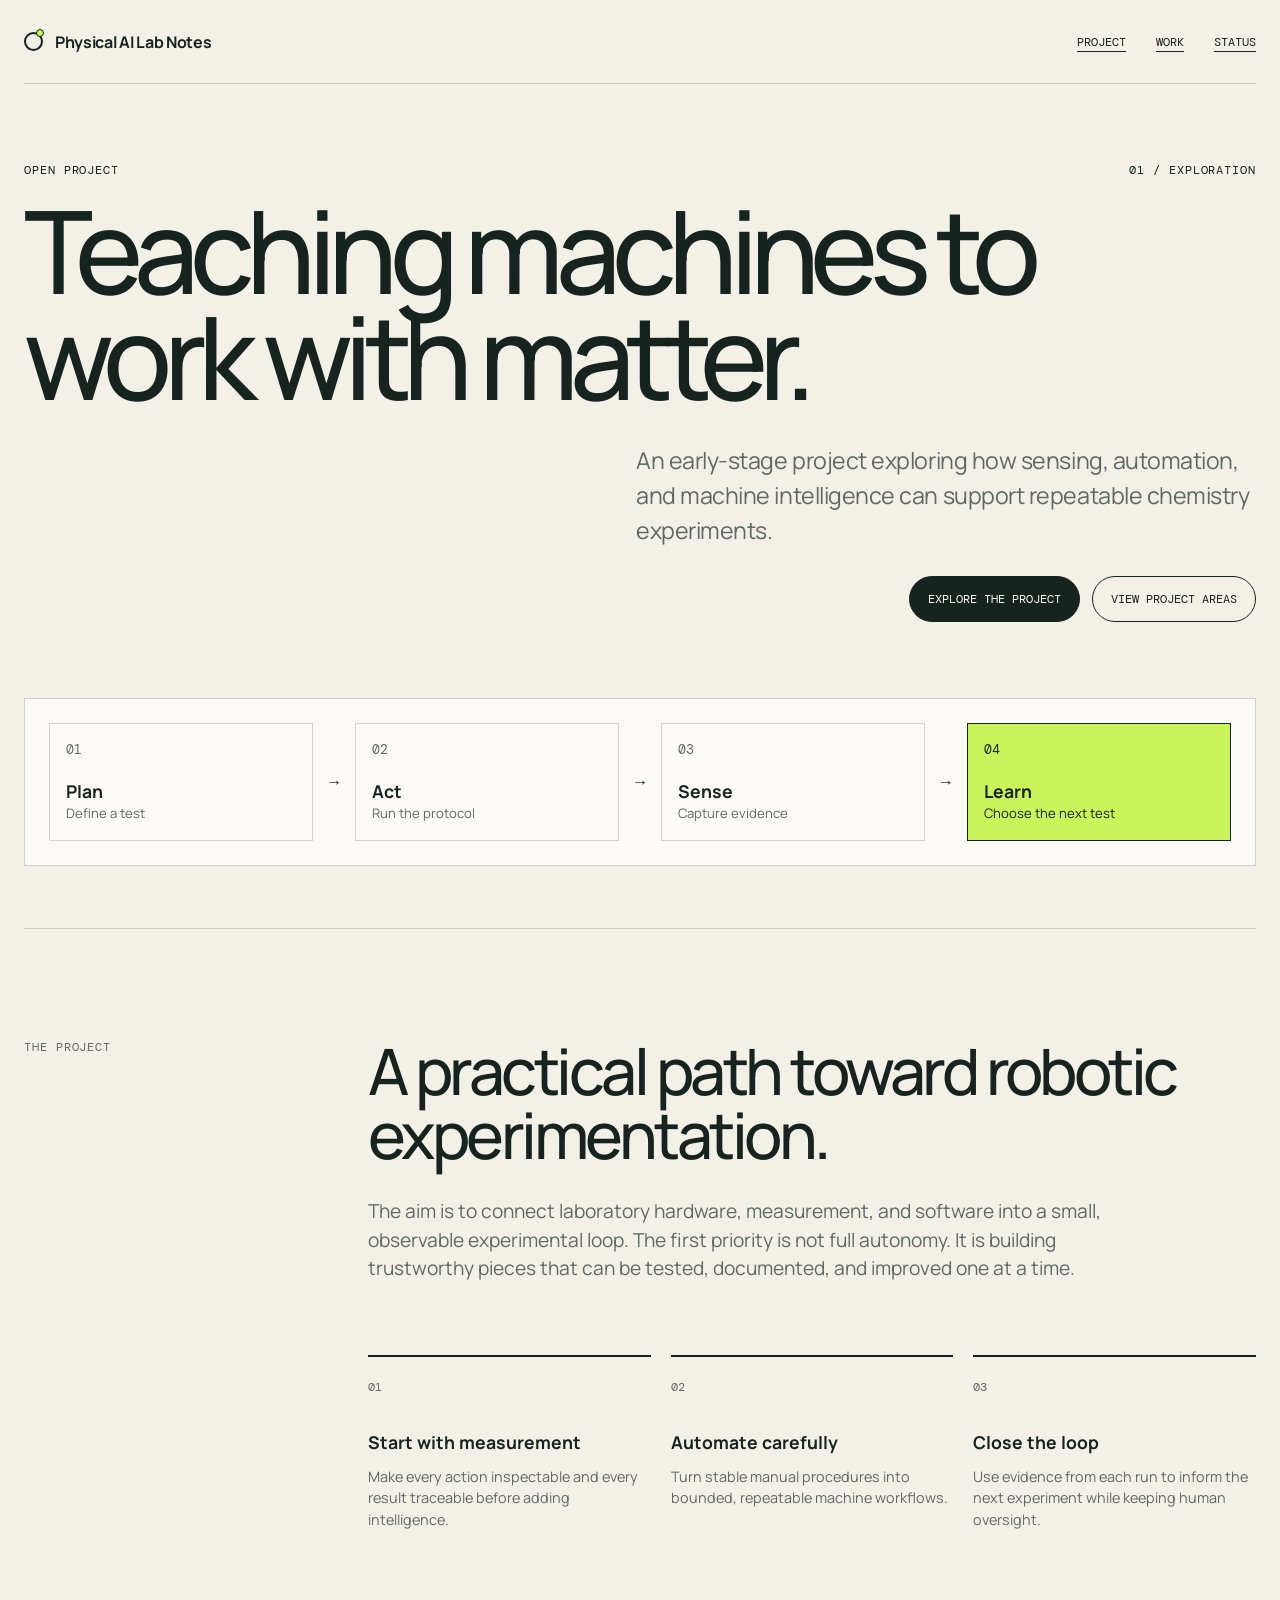
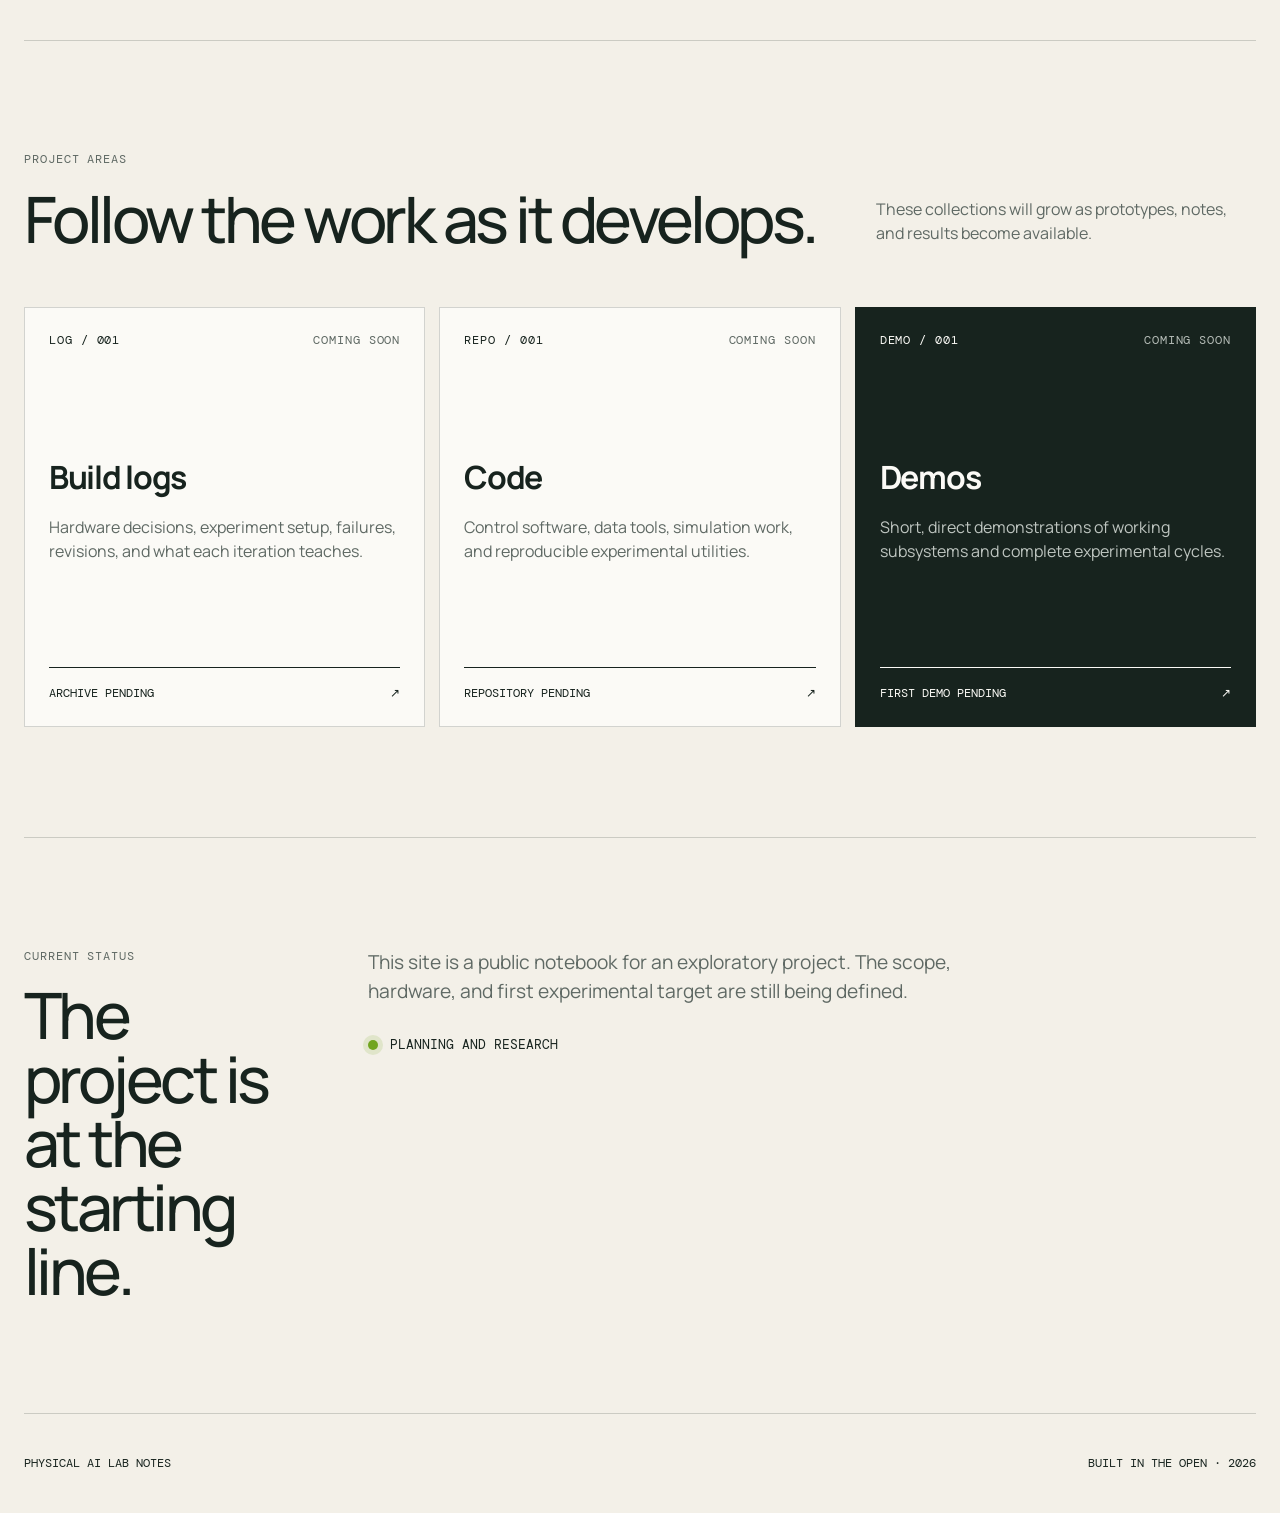
==== index.html @ d116d9bc "Launch physical AI project site" ====
<!doctype html>
<html lang="en">
  <head>
    <meta charset="utf-8" />
    <meta name="viewport" content="width=device-width, initial-scale=1" />
    <meta
      name="description"
      content="An open project exploring physical AI for robotic chemistry and experimental laboratory workflows."
    />
    <meta name="theme-color" content="#f3f0e8" />
    <title>Physical AI Lab Notes</title>
    <link rel="preconnect" href="https://fonts.googleapis.com" />
    <link rel="preconnect" href="https://fonts.gstatic.com" crossorigin />
    <link
      href="https://fonts.googleapis.com/css2?family=DM+Mono:wght@300;400;500&family=Manrope:wght@400;500;600;700&display=swap"
      rel="stylesheet"
    />
    <link rel="stylesheet" href="styles.css" />
  </head>
  <body>
    <header class="site-header">
      <a class="brand" href="#top" aria-label="Physical AI Lab Notes home">
        <span class="brand-mark" aria-hidden="true"></span>
        <span>Physical AI Lab Notes</span>
      </a>
      <nav aria-label="Primary navigation">
        <a href="#project">Project</a>
        <a href="#work">Work</a>
        <a href="#status">Status</a>
      </nav>
    </header>

    <main id="top">
      <section class="hero" aria-labelledby="hero-title">
        <div class="eyebrow"><span>OPEN PROJECT</span><span>01 / EXPLORATION</span></div>
        <h1 id="hero-title">Teaching machines to work with matter.</h1>
        <p class="hero-copy">
          An early-stage project exploring how sensing, automation, and machine
          intelligence can support repeatable chemistry experiments.
        </p>
        <div class="hero-actions">
          <a class="button button-primary" href="#project">Explore the project</a>
          <a class="button button-secondary" href="#work">View project areas</a>
        </div>

        <div class="system-map" aria-label="Concept diagram showing the project feedback loop">
          <div class="map-node"><small>01</small><strong>Plan</strong><span>Define a test</span></div>
          <div class="map-arrow" aria-hidden="true">→</div>
          <div class="map-node"><small>02</small><strong>Act</strong><span>Run the protocol</span></div>
          <div class="map-arrow" aria-hidden="true">→</div>
          <div class="map-node"><small>03</small><strong>Sense</strong><span>Capture evidence</span></div>
          <div class="map-arrow" aria-hidden="true">→</div>
          <div class="map-node map-node-accent"><small>04</small><strong>Learn</strong><span>Choose the next test</span></div>
        </div>
      </section>

      <section class="project-section" id="project" aria-labelledby="project-title">
        <div class="section-label">The project</div>
        <div class="section-content">
          <h2 id="project-title">A practical path toward robotic experimentation.</h2>
          <p class="lead">
            The aim is to connect laboratory hardware, measurement, and software
            into a small, observable experimental loop. The first priority is not
            full autonomy. It is building trustworthy pieces that can be tested,
            documented, and improved one at a time.
          </p>

          <div class="principles">
            <article>
              <span class="number">01</span>
              <h3>Start with measurement</h3>
              <p>Make every action inspectable and every result traceable before adding intelligence.</p>
            </article>
            <article>
              <span class="number">02</span>
              <h3>Automate carefully</h3>
              <p>Turn stable manual procedures into bounded, repeatable machine workflows.</p>
            </article>
            <article>
              <span class="number">03</span>
              <h3>Close the loop</h3>
              <p>Use evidence from each run to inform the next experiment while keeping human oversight.</p>
            </article>
          </div>
        </div>
      </section>

      <section class="work-section" id="work" aria-labelledby="work-title">
        <div class="section-heading">
          <div>
            <div class="section-label">Project areas</div>
            <h2 id="work-title">Follow the work as it develops.</h2>
          </div>
          <p>These collections will grow as prototypes, notes, and results become available.</p>
        </div>

        <div class="project-grid">
          <article class="project-card">
            <div class="card-meta"><span>LOG / 001</span><span class="status">COMING SOON</span></div>
            <div>
              <h3>Build logs</h3>
              <p>Hardware decisions, experiment setup, failures, revisions, and what each iteration teaches.</p>
            </div>
            <span class="card-link" aria-label="Build logs coming soon">Archive pending <span>↗</span></span>
          </article>

          <article class="project-card">
            <div class="card-meta"><span>REPO / 001</span><span class="status">COMING SOON</span></div>
            <div>
              <h3>Code</h3>
              <p>Control software, data tools, simulation work, and reproducible experimental utilities.</p>
            </div>
            <span class="card-link" aria-label="Code repository coming soon">Repository pending <span>↗</span></span>
          </article>

          <article class="project-card project-card-dark">
            <div class="card-meta"><span>DEMO / 001</span><span class="status status-light">COMING SOON</span></div>
            <div>
              <h3>Demos</h3>
              <p>Short, direct demonstrations of working subsystems and complete experimental cycles.</p>
            </div>
            <span class="card-link" aria-label="Project demos coming soon">First demo pending <span>↗</span></span>
          </article>
        </div>
      </section>

      <section class="status-section" id="status" aria-labelledby="status-title">
        <div>
          <div class="section-label">Current status</div>
          <h2 id="status-title">The project is at the starting line.</h2>
        </div>
        <div class="status-copy">
          <p>
            This site is a public notebook for an exploratory project. The scope,
            hardware, and first experimental target are still being defined.
          </p>
          <div class="status-row">
            <span class="pulse" aria-hidden="true"></span>
            <span>Planning and research</span>
          </div>
        </div>
      </section>
    </main>

    <footer>
      <span>Physical AI Lab Notes</span>
      <span>Built in the open · <span id="year">2026</span></span>
    </footer>
    <script>
      document.getElementById("year").textContent = new Date().getFullYear();
    </script>
  </body>
</html>
---- styles.css ----
:root {
  --paper: #f3f0e8;
  --ink: #17231e;
  --muted: #5f6964;
  --line: rgba(23, 35, 30, 0.18);
  --lime: #c9f45a;
  --white: #fbfaf6;
  --sans: "Manrope", system-ui, -apple-system, BlinkMacSystemFont, "Segoe UI", sans-serif;
  --mono: "DM Mono", ui-monospace, SFMono-Regular, Menlo, monospace;
}

* { box-sizing: border-box; }

html { scroll-behavior: smooth; }

body {
  margin: 0;
  background: var(--paper);
  color: var(--ink);
  font-family: var(--sans);
  line-height: 1.5;
}

a { color: inherit; }

.site-header,
main,
footer {
  width: min(1240px, calc(100% - 48px));
  margin-inline: auto;
}

.site-header {
  min-height: 84px;
  display: flex;
  align-items: center;
  justify-content: space-between;
  border-bottom: 1px solid var(--line);
}

.brand {
  display: inline-flex;
  align-items: center;
  gap: 12px;
  font-weight: 700;
  text-decoration: none;
  letter-spacing: -0.02em;
}

.brand-mark {
  width: 19px;
  height: 19px;
  border: 2px solid var(--ink);
  border-radius: 50%;
  position: relative;
}

.brand-mark::after {
  content: "";
  position: absolute;
  width: 6px;
  height: 6px;
  background: var(--lime);
  border: 1px solid var(--ink);
  border-radius: 50%;
  top: -5px;
  right: -3px;
}

nav { display: flex; gap: 30px; }
nav a {
  font-family: var(--mono);
  font-size: 0.75rem;
  text-transform: uppercase;
  text-underline-offset: 5px;
  text-decoration-thickness: 1px;
}

.hero { padding: 78px 0 62px; }
.eyebrow,
.card-meta,
.section-label {
  font-family: var(--mono);
  font-size: 0.72rem;
  letter-spacing: 0.08em;
  text-transform: uppercase;
}

.eyebrow {
  display: flex;
  justify-content: space-between;
  padding-bottom: 18px;
}

h1 {
  max-width: 1060px;
  margin: 0;
  font-size: clamp(3.8rem, 9vw, 8.4rem);
  line-height: 0.92;
  letter-spacing: -0.075em;
  font-weight: 500;
}

.hero-copy {
  max-width: 620px;
  margin: 34px 0 0 auto;
  font-size: clamp(1.1rem, 2vw, 1.45rem);
  color: var(--muted);
  letter-spacing: -0.02em;
}

.hero-actions {
  display: flex;
  justify-content: flex-end;
  flex-wrap: wrap;
  gap: 12px;
  margin-top: 28px;
}

.button {
  padding: 13px 18px;
  border: 1px solid var(--ink);
  border-radius: 999px;
  font-family: var(--mono);
  font-size: 0.76rem;
  text-decoration: none;
  text-transform: uppercase;
  transition: transform 160ms ease, background 160ms ease;
}
.button:hover { transform: translateY(-2px); }
.button-primary { background: var(--ink); color: var(--white); }
.button-secondary { background: transparent; }

.system-map {
  display: grid;
  grid-template-columns: 1fr auto 1fr auto 1fr auto 1fr;
  align-items: center;
  gap: 16px;
  margin-top: 76px;
  padding: 24px;
  background: var(--white);
  border: 1px solid var(--line);
}
.map-node { min-height: 118px; padding: 16px; border: 1px solid var(--line); display: flex; flex-direction: column; }
.map-node small { font-family: var(--mono); color: var(--muted); }
.map-node strong { margin-top: auto; font-size: 1.1rem; }
.map-node span { color: var(--muted); font-size: 0.82rem; }
.map-node-accent { background: var(--lime); border-color: var(--ink); }
.map-node-accent span, .map-node-accent small { color: var(--ink); }
.map-arrow { font-family: var(--mono); }

.project-section,
.status-section {
  display: grid;
  grid-template-columns: 1fr 3fr;
  gap: 48px;
  padding: 110px 0;
  border-top: 1px solid var(--line);
}

.section-label { color: var(--muted); }
h2 {
  margin: 0;
  max-width: 820px;
  font-size: clamp(2.25rem, 5vw, 4.7rem);
  line-height: 1;
  letter-spacing: -0.055em;
  font-weight: 500;
}
.lead { max-width: 780px; font-size: 1.2rem; color: var(--muted); margin: 30px 0 0; }

.principles {
  display: grid;
  grid-template-columns: repeat(3, 1fr);
  gap: 20px;
  margin-top: 72px;
}
.principles article { padding-top: 16px; border-top: 2px solid var(--ink); }
.number { font-family: var(--mono); font-size: 0.72rem; color: var(--muted); }
.principles h3 { margin: 32px 0 10px; font-size: 1.1rem; }
.principles p { margin: 0; color: var(--muted); font-size: 0.9rem; }

.work-section { padding: 110px 0; border-top: 1px solid var(--line); }
.section-heading { display: flex; align-items: end; justify-content: space-between; gap: 40px; }
.section-heading h2 { margin-top: 18px; }
.section-heading > p { max-width: 380px; margin: 0 0 6px; color: var(--muted); }

.project-grid { display: grid; grid-template-columns: repeat(3, 1fr); gap: 14px; margin-top: 56px; }
.project-card {
  min-height: 420px;
  padding: 24px;
  border: 1px solid var(--line);
  background: var(--white);
  display: flex;
  flex-direction: column;
  justify-content: space-between;
}
.project-card-dark { background: var(--ink); color: var(--white); }
.card-meta { display: flex; justify-content: space-between; gap: 12px; }
.status { color: var(--muted); }
.status-light { color: #b5bcb7; }
.project-card h3 { margin: 0 0 14px; font-size: 2rem; letter-spacing: -0.04em; }
.project-card p { margin: 0; color: var(--muted); }
.project-card-dark p { color: #bec5c0; }
.card-link { display: flex; justify-content: space-between; padding-top: 16px; border-top: 1px solid currentColor; font-family: var(--mono); font-size: 0.75rem; text-transform: uppercase; }

.status-section { align-items: start; }
.status-section h2 { margin-top: 18px; }
.status-copy { max-width: 660px; }
.status-copy > p { margin: 0; font-size: 1.2rem; color: var(--muted); }
.status-row { display: flex; align-items: center; gap: 12px; margin-top: 30px; font-family: var(--mono); font-size: 0.8rem; text-transform: uppercase; }
.pulse { width: 10px; height: 10px; border-radius: 50%; background: #71a51f; box-shadow: 0 0 0 5px rgba(113, 165, 31, 0.15); }

footer {
  min-height: 100px;
  border-top: 1px solid var(--line);
  display: flex;
  justify-content: space-between;
  align-items: center;
  font-family: var(--mono);
  font-size: 0.72rem;
  text-transform: uppercase;
}

:focus-visible { outline: 3px solid #6a970f; outline-offset: 4px; }

@media (max-width: 800px) {
  .site-header, main, footer { width: min(100% - 28px, 1240px); }
  .site-header { min-height: 72px; }
  nav { gap: 15px; }
  nav a { font-size: 0.65rem; }
  .brand span:last-child { display: none; }
  .hero { padding-top: 48px; }
  h1 { font-size: clamp(3.2rem, 16vw, 5.5rem); }
  .hero-copy { margin-left: 0; }
  .hero-actions { justify-content: flex-start; }
  .system-map { grid-template-columns: 1fr; }
  .map-arrow { transform: rotate(90deg); justify-self: center; }
  .project-section, .status-section { grid-template-columns: 1fr; padding: 76px 0; }
  .principles, .project-grid { grid-template-columns: 1fr; }
  .principles { margin-top: 48px; }
  .project-card { min-height: 330px; }
  .section-heading { align-items: start; flex-direction: column; }
}

@media (prefers-reduced-motion: reduce) {
  html { scroll-behavior: auto; }
  *, *::before, *::after { transition-duration: 0.01ms !important; }
}
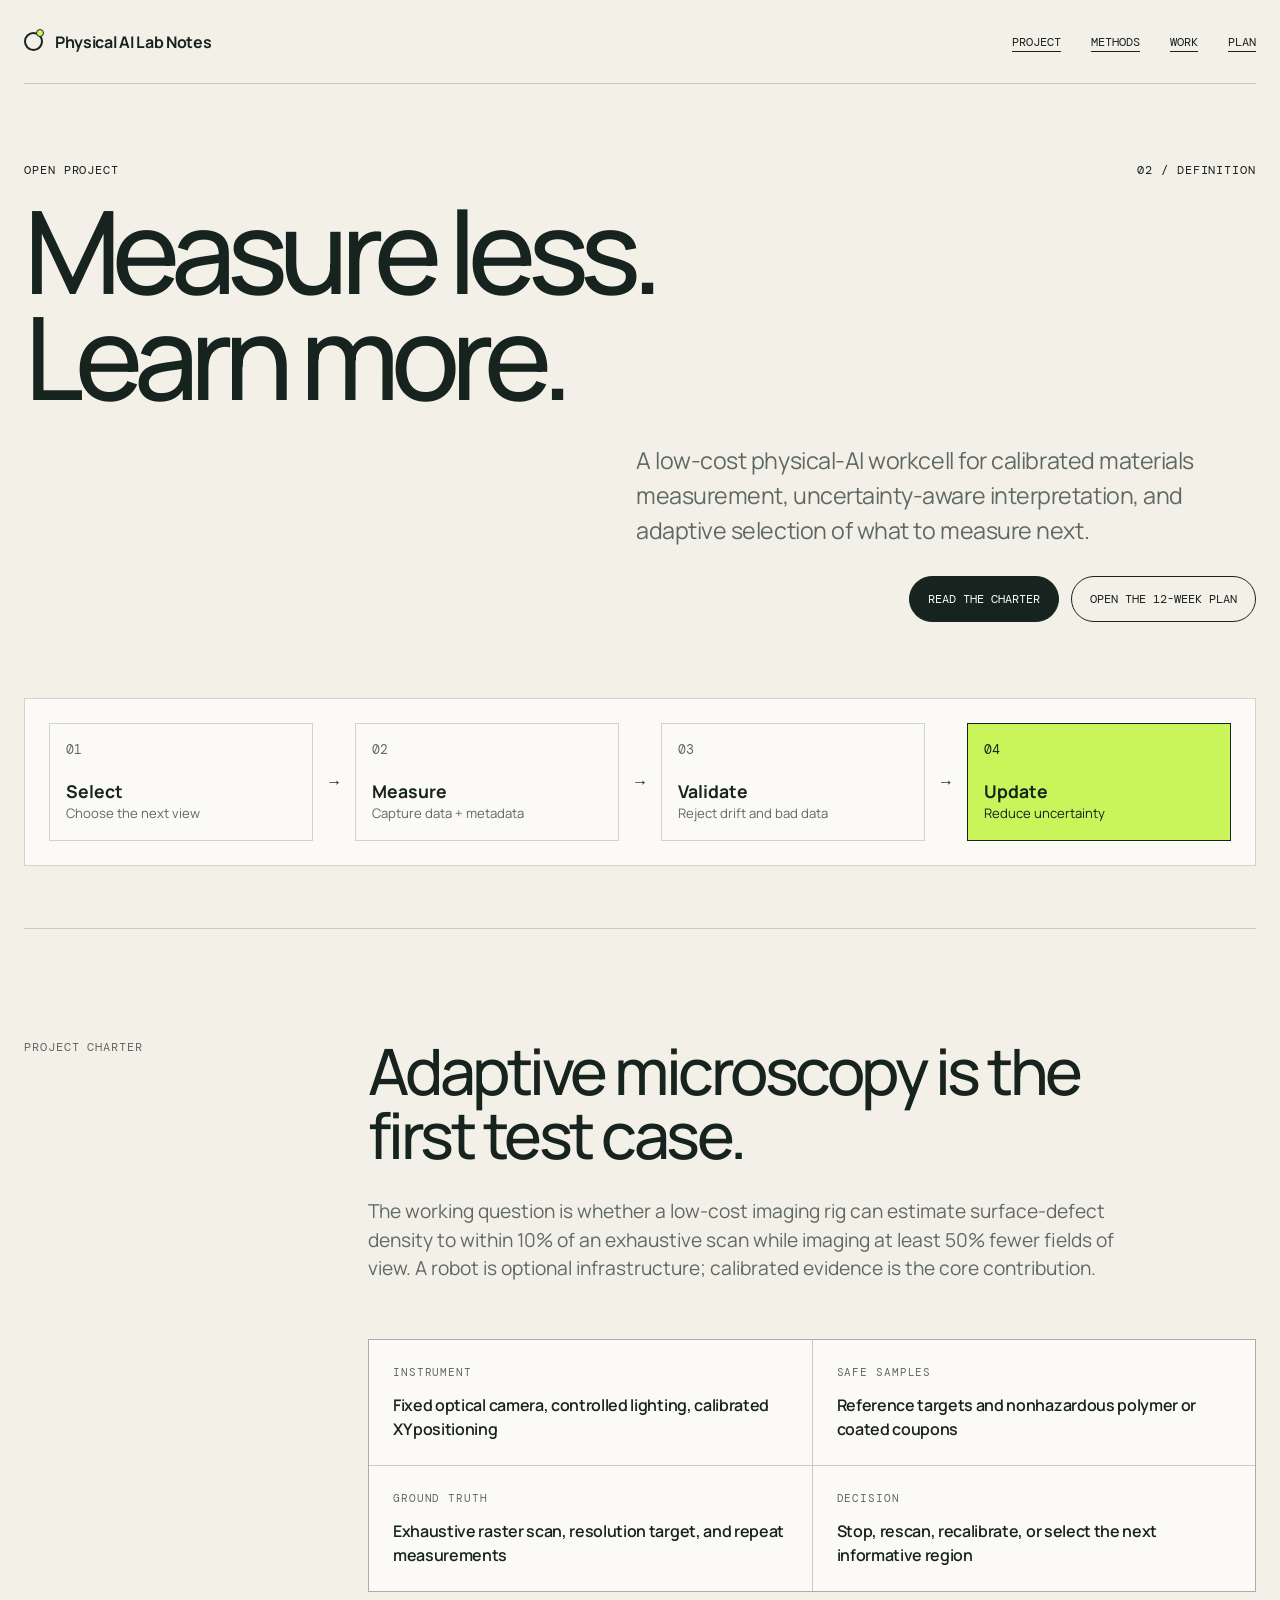
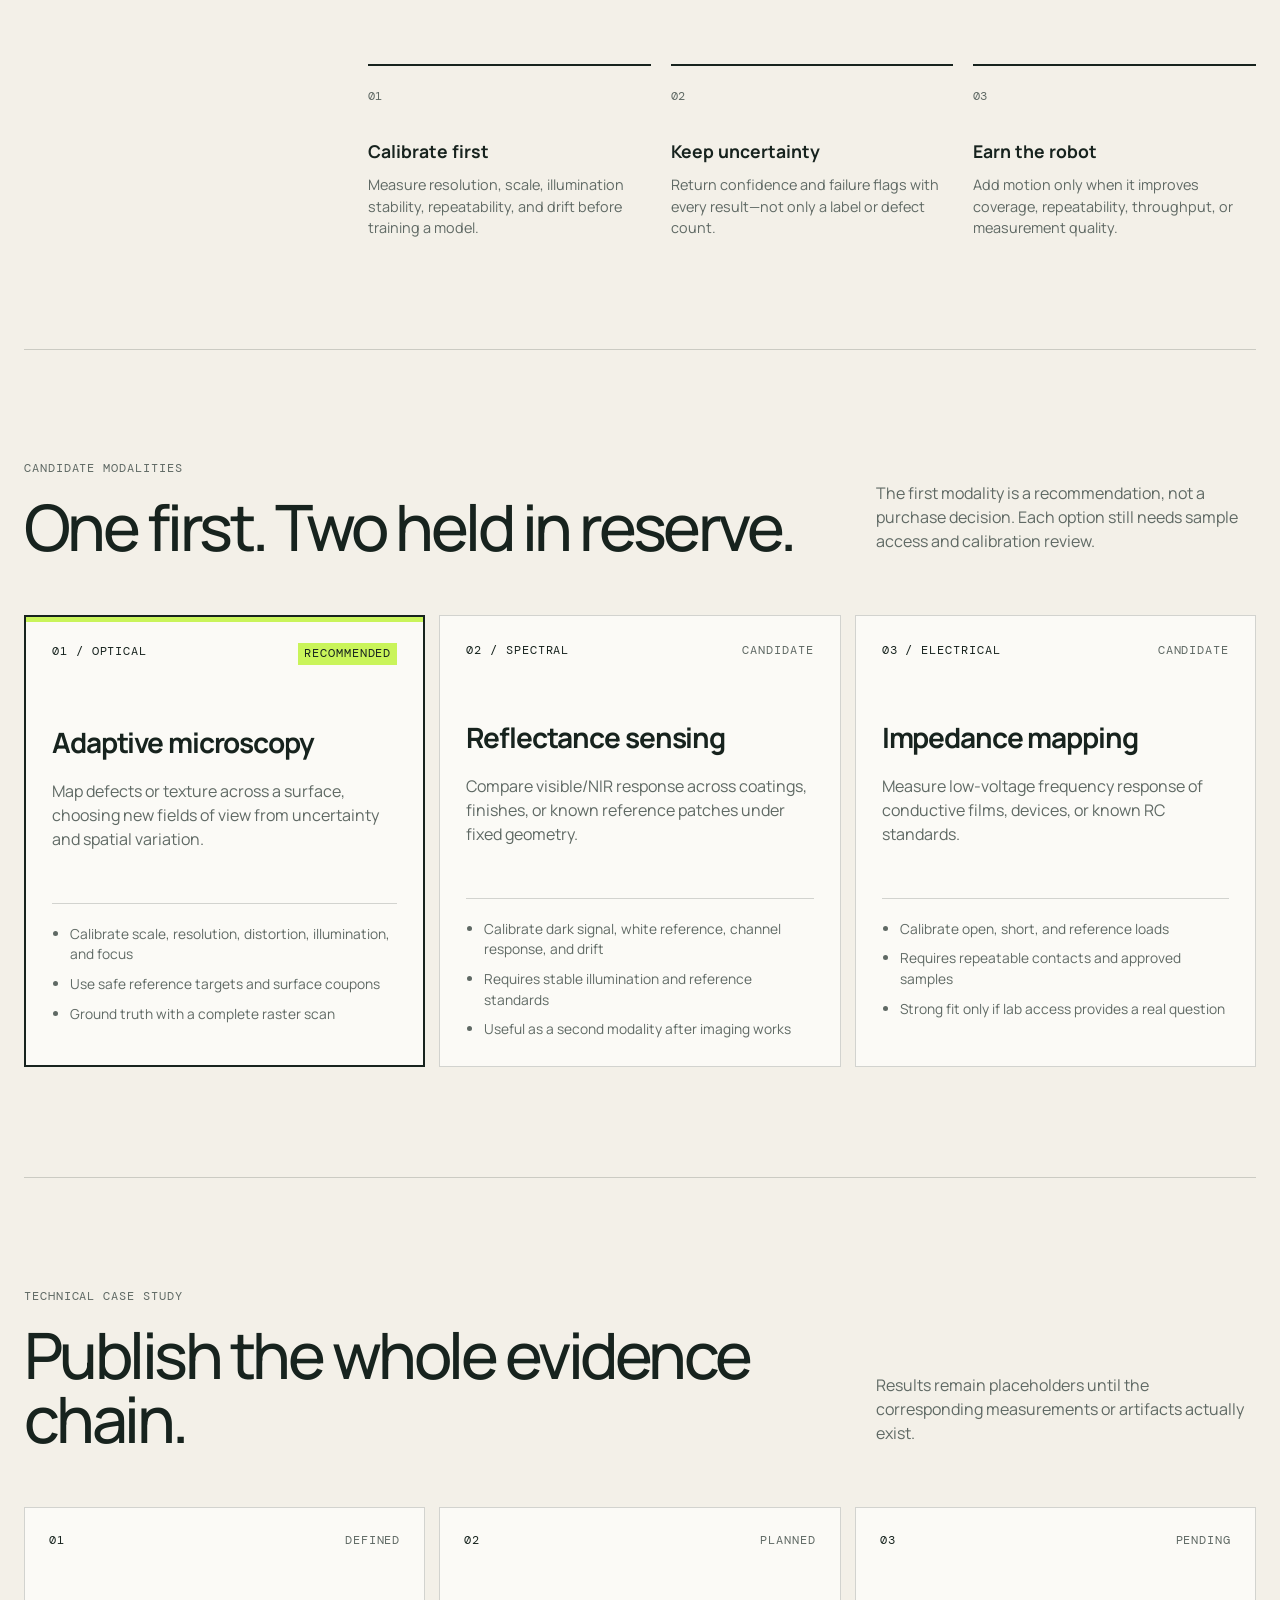
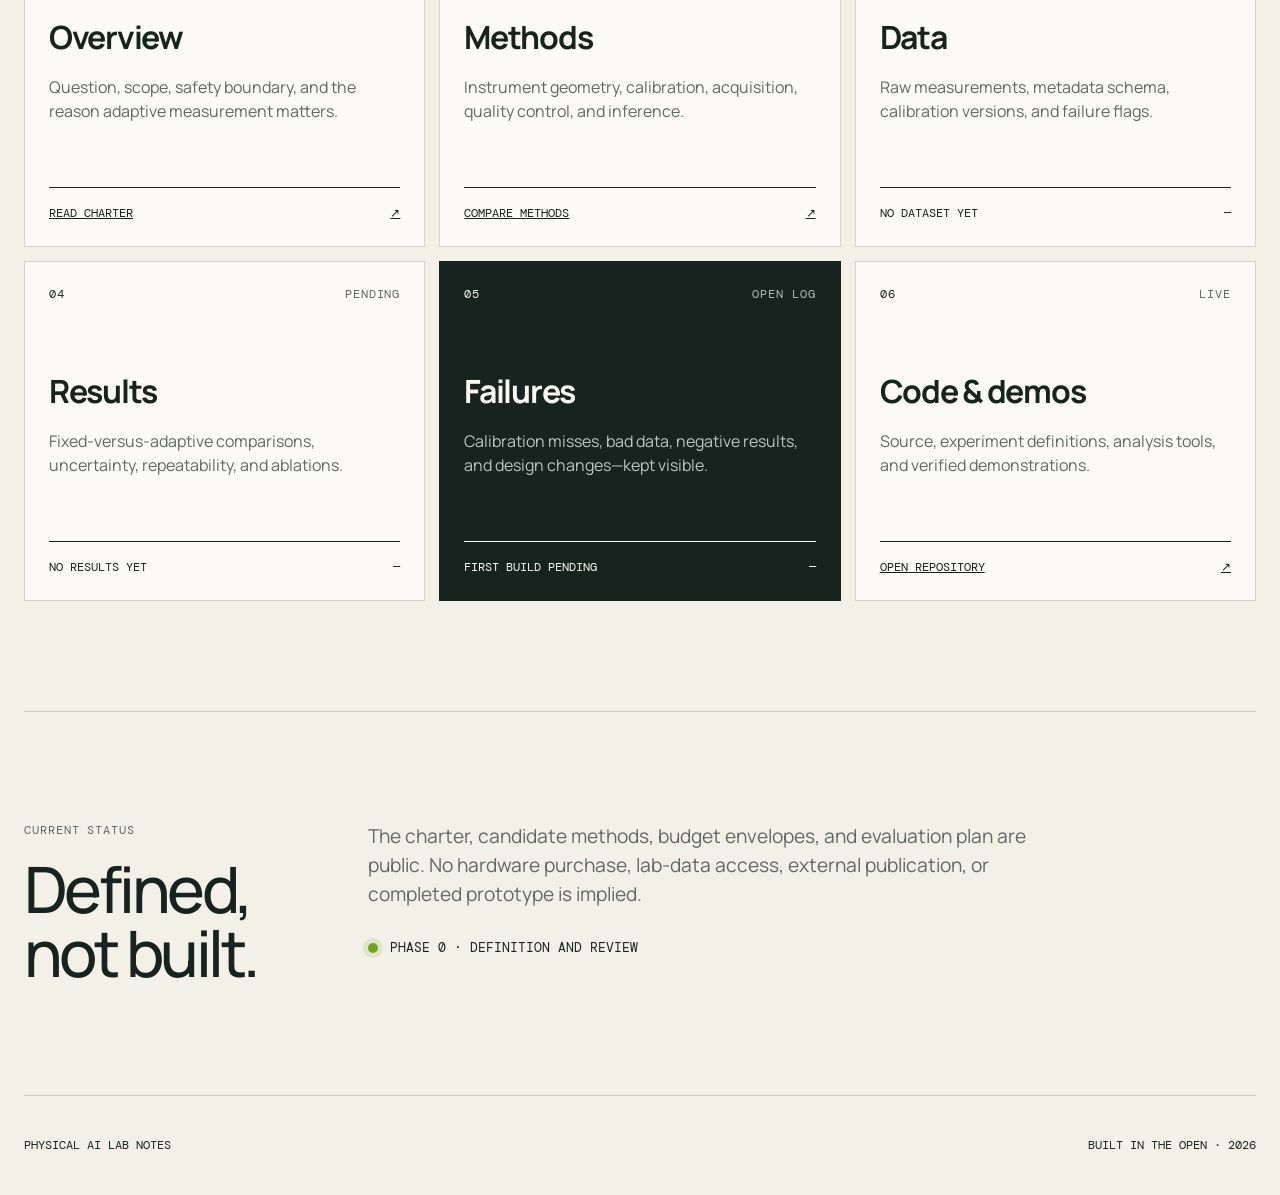
==== commit 8e55907f: "Refocus site on adaptive characterization" ====
--- a/index.html
+++ b/index.html
@@ -3,151 +3,80 @@
   <head>
     <meta charset="utf-8" />
     <meta name="viewport" content="width=device-width, initial-scale=1" />
-    <meta
-      name="description"
-      content="An open project exploring physical AI for robotic chemistry and experimental laboratory workflows."
-    />
+    <meta name="description" content="An open project exploring adaptive, uncertainty-aware materials characterization with low-cost instrumentation." />
     <meta name="theme-color" content="#f3f0e8" />
-    <title>Physical AI Lab Notes</title>
+    <title>Physical AI Lab Notes — Adaptive Materials Characterization</title>
     <link rel="preconnect" href="https://fonts.googleapis.com" />
     <link rel="preconnect" href="https://fonts.gstatic.com" crossorigin />
-    <link
-      href="https://fonts.googleapis.com/css2?family=DM+Mono:wght@300;400;500&family=Manrope:wght@400;500;600;700&display=swap"
-      rel="stylesheet"
-    />
+    <link href="https://fonts.googleapis.com/css2?family=DM+Mono:wght@300;400;500&family=Manrope:wght@400;500;600;700&display=swap" rel="stylesheet" />
     <link rel="stylesheet" href="styles.css" />
   </head>
   <body>
     <header class="site-header">
-      <a class="brand" href="#top" aria-label="Physical AI Lab Notes home">
-        <span class="brand-mark" aria-hidden="true"></span>
-        <span>Physical AI Lab Notes</span>
-      </a>
-      <nav aria-label="Primary navigation">
-        <a href="#project">Project</a>
-        <a href="#work">Work</a>
-        <a href="#status">Status</a>
-      </nav>
+      <a class="brand" href="#top" aria-label="Physical AI Lab Notes home"><span class="brand-mark" aria-hidden="true"></span><span>Physical AI Lab Notes</span></a>
+      <nav aria-label="Primary navigation"><a href="#project">Project</a><a href="#methods">Methods</a><a href="#work">Work</a><a href="plan.html">Plan</a></nav>
     </header>
 
     <main id="top">
       <section class="hero" aria-labelledby="hero-title">
-        <div class="eyebrow"><span>OPEN PROJECT</span><span>01 / EXPLORATION</span></div>
-        <h1 id="hero-title">Teaching machines to work with matter.</h1>
-        <p class="hero-copy">
-          An early-stage project exploring how sensing, automation, and machine
-          intelligence can support repeatable chemistry experiments.
-        </p>
-        <div class="hero-actions">
-          <a class="button button-primary" href="#project">Explore the project</a>
-          <a class="button button-secondary" href="#work">View project areas</a>
-        </div>
-
-        <div class="system-map" aria-label="Concept diagram showing the project feedback loop">
-          <div class="map-node"><small>01</small><strong>Plan</strong><span>Define a test</span></div>
-          <div class="map-arrow" aria-hidden="true">→</div>
-          <div class="map-node"><small>02</small><strong>Act</strong><span>Run the protocol</span></div>
-          <div class="map-arrow" aria-hidden="true">→</div>
-          <div class="map-node"><small>03</small><strong>Sense</strong><span>Capture evidence</span></div>
-          <div class="map-arrow" aria-hidden="true">→</div>
-          <div class="map-node map-node-accent"><small>04</small><strong>Learn</strong><span>Choose the next test</span></div>
+        <div class="eyebrow"><span>OPEN PROJECT</span><span>02 / DEFINITION</span></div>
+        <h1 id="hero-title">Measure less.<br />Learn more.</h1>
+        <p class="hero-copy">A low-cost physical-AI workcell for calibrated materials measurement, uncertainty-aware interpretation, and adaptive selection of what to measure next.</p>
+        <div class="hero-actions"><a class="button button-primary" href="#project">Read the charter</a><a class="button button-secondary" href="plan.html">Open the 12-week plan</a></div>
+        <div class="system-map" aria-label="Concept diagram showing the adaptive measurement loop">
+          <div class="map-node"><small>01</small><strong>Select</strong><span>Choose the next view</span></div><div class="map-arrow" aria-hidden="true">→</div>
+          <div class="map-node"><small>02</small><strong>Measure</strong><span>Capture data + metadata</span></div><div class="map-arrow" aria-hidden="true">→</div>
+          <div class="map-node"><small>03</small><strong>Validate</strong><span>Reject drift and bad data</span></div><div class="map-arrow" aria-hidden="true">→</div>
+          <div class="map-node map-node-accent"><small>04</small><strong>Update</strong><span>Reduce uncertainty</span></div>
         </div>
       </section>
 
       <section class="project-section" id="project" aria-labelledby="project-title">
-        <div class="section-label">The project</div>
+        <div class="section-label">Project charter</div>
         <div class="section-content">
-          <h2 id="project-title">A practical path toward robotic experimentation.</h2>
-          <p class="lead">
-            The aim is to connect laboratory hardware, measurement, and software
-            into a small, observable experimental loop. The first priority is not
-            full autonomy. It is building trustworthy pieces that can be tested,
-            documented, and improved one at a time.
-          </p>
-
+          <h2 id="project-title">Adaptive microscopy is the first test case.</h2>
+          <p class="lead">The working question is whether a low-cost imaging rig can estimate surface-defect density to within 10% of an exhaustive scan while imaging at least 50% fewer fields of view. A robot is optional infrastructure; calibrated evidence is the core contribution.</p>
+          <dl class="charter-grid">
+            <div><dt>Instrument</dt><dd>Fixed optical camera, controlled lighting, calibrated XY positioning</dd></div>
+            <div><dt>Safe samples</dt><dd>Reference targets and nonhazardous polymer or coated coupons</dd></div>
+            <div><dt>Ground truth</dt><dd>Exhaustive raster scan, resolution target, and repeat measurements</dd></div>
+            <div><dt>Decision</dt><dd>Stop, rescan, recalibrate, or select the next informative region</dd></div>
+          </dl>
           <div class="principles">
-            <article>
-              <span class="number">01</span>
-              <h3>Start with measurement</h3>
-              <p>Make every action inspectable and every result traceable before adding intelligence.</p>
-            </article>
-            <article>
-              <span class="number">02</span>
-              <h3>Automate carefully</h3>
-              <p>Turn stable manual procedures into bounded, repeatable machine workflows.</p>
-            </article>
-            <article>
-              <span class="number">03</span>
-              <h3>Close the loop</h3>
-              <p>Use evidence from each run to inform the next experiment while keeping human oversight.</p>
-            </article>
+            <article><span class="number">01</span><h3>Calibrate first</h3><p>Measure resolution, scale, illumination stability, repeatability, and drift before training a model.</p></article>
+            <article><span class="number">02</span><h3>Keep uncertainty</h3><p>Return confidence and failure flags with every result—not only a label or defect count.</p></article>
+            <article><span class="number">03</span><h3>Earn the robot</h3><p>Add motion only when it improves coverage, repeatability, throughput, or measurement quality.</p></article>
           </div>
         </div>
       </section>
 
+      <section class="work-section" id="methods" aria-labelledby="methods-title">
+        <div class="section-heading"><div><div class="section-label">Candidate modalities</div><h2 id="methods-title">One first. Two held in reserve.</h2></div><p>The first modality is a recommendation, not a purchase decision. Each option still needs sample access and calibration review.</p></div>
+        <div class="method-grid">
+          <article class="method-card method-card-selected"><div class="card-meta"><span>01 / OPTICAL</span><span class="status status-selected">RECOMMENDED</span></div><h3>Adaptive microscopy</h3><p>Map defects or texture across a surface, choosing new fields of view from uncertainty and spatial variation.</p><ul><li>Calibrate scale, resolution, distortion, illumination, and focus</li><li>Use safe reference targets and surface coupons</li><li>Ground truth with a complete raster scan</li></ul></article>
+          <article class="method-card"><div class="card-meta"><span>02 / SPECTRAL</span><span class="status">CANDIDATE</span></div><h3>Reflectance sensing</h3><p>Compare visible/NIR response across coatings, finishes, or known reference patches under fixed geometry.</p><ul><li>Calibrate dark signal, white reference, channel response, and drift</li><li>Requires stable illumination and reference standards</li><li>Useful as a second modality after imaging works</li></ul></article>
+          <article class="method-card"><div class="card-meta"><span>03 / ELECTRICAL</span><span class="status">CANDIDATE</span></div><h3>Impedance mapping</h3><p>Measure low-voltage frequency response of conductive films, devices, or known RC standards.</p><ul><li>Calibrate open, short, and reference loads</li><li>Requires repeatable contacts and approved samples</li><li>Strong fit only if lab access provides a real question</li></ul></article>
+        </div>
+      </section>
+
       <section class="work-section" id="work" aria-labelledby="work-title">
-        <div class="section-heading">
-          <div>
-            <div class="section-label">Project areas</div>
-            <h2 id="work-title">Follow the work as it develops.</h2>
-          </div>
-          <p>These collections will grow as prototypes, notes, and results become available.</p>
-        </div>
-
-        <div class="project-grid">
-          <article class="project-card">
-            <div class="card-meta"><span>LOG / 001</span><span class="status">COMING SOON</span></div>
-            <div>
-              <h3>Build logs</h3>
-              <p>Hardware decisions, experiment setup, failures, revisions, and what each iteration teaches.</p>
-            </div>
-            <span class="card-link" aria-label="Build logs coming soon">Archive pending <span>↗</span></span>
-          </article>
-
-          <article class="project-card">
-            <div class="card-meta"><span>REPO / 001</span><span class="status">COMING SOON</span></div>
-            <div>
-              <h3>Code</h3>
-              <p>Control software, data tools, simulation work, and reproducible experimental utilities.</p>
-            </div>
-            <span class="card-link" aria-label="Code repository coming soon">Repository pending <span>↗</span></span>
-          </article>
-
-          <article class="project-card project-card-dark">
-            <div class="card-meta"><span>DEMO / 001</span><span class="status status-light">COMING SOON</span></div>
-            <div>
-              <h3>Demos</h3>
-              <p>Short, direct demonstrations of working subsystems and complete experimental cycles.</p>
-            </div>
-            <span class="card-link" aria-label="Project demos coming soon">First demo pending <span>↗</span></span>
-          </article>
+        <div class="section-heading"><div><div class="section-label">Technical case study</div><h2 id="work-title">Publish the whole evidence chain.</h2></div><p>Results remain placeholders until the corresponding measurements or artifacts actually exist.</p></div>
+        <div class="project-grid project-grid-six">
+          <article class="project-card"><div class="card-meta"><span>01</span><span class="status">DEFINED</span></div><div><h3>Overview</h3><p>Question, scope, safety boundary, and the reason adaptive measurement matters.</p></div><a class="card-link" href="plan.html#charter">Read charter <span>↗</span></a></article>
+          <article class="project-card"><div class="card-meta"><span>02</span><span class="status">PLANNED</span></div><div><h3>Methods</h3><p>Instrument geometry, calibration, acquisition, quality control, and inference.</p></div><a class="card-link" href="plan.html#modalities">Compare methods <span>↗</span></a></article>
+          <article class="project-card"><div class="card-meta"><span>03</span><span class="status">PENDING</span></div><div><h3>Data</h3><p>Raw measurements, metadata schema, calibration versions, and failure flags.</p></div><span class="card-link" aria-label="Data coming later">No dataset yet <span>—</span></span></article>
+          <article class="project-card"><div class="card-meta"><span>04</span><span class="status">PENDING</span></div><div><h3>Results</h3><p>Fixed-versus-adaptive comparisons, uncertainty, repeatability, and ablations.</p></div><span class="card-link" aria-label="Results coming later">No results yet <span>—</span></span></article>
+          <article class="project-card project-card-dark"><div class="card-meta"><span>05</span><span class="status status-light">OPEN LOG</span></div><div><h3>Failures</h3><p>Calibration misses, bad data, negative results, and design changes—kept visible.</p></div><span class="card-link" aria-label="Failure log coming later">First build pending <span>—</span></span></article>
+          <article class="project-card"><div class="card-meta"><span>06</span><span class="status">LIVE</span></div><div><h3>Code & demos</h3><p>Source, experiment definitions, analysis tools, and verified demonstrations.</p></div><a class="card-link" href="https://github.com/willsuan/physical-ai-lab">Open repository <span>↗</span></a></article>
         </div>
       </section>
 
       <section class="status-section" id="status" aria-labelledby="status-title">
-        <div>
-          <div class="section-label">Current status</div>
-          <h2 id="status-title">The project is at the starting line.</h2>
-        </div>
-        <div class="status-copy">
-          <p>
-            This site is a public notebook for an exploratory project. The scope,
-            hardware, and first experimental target are still being defined.
-          </p>
-          <div class="status-row">
-            <span class="pulse" aria-hidden="true"></span>
-            <span>Planning and research</span>
-          </div>
-        </div>
+        <div><div class="section-label">Current status</div><h2 id="status-title">Defined, not built.</h2></div>
+        <div class="status-copy"><p>The charter, candidate methods, budget envelopes, and evaluation plan are public. No hardware purchase, lab-data access, external publication, or completed prototype is implied.</p><div class="status-row"><span class="pulse" aria-hidden="true"></span><span>Phase 0 · Definition and review</span></div></div>
       </section>
     </main>
-
-    <footer>
-      <span>Physical AI Lab Notes</span>
-      <span>Built in the open · <span id="year">2026</span></span>
-    </footer>
-    <script>
-      document.getElementById("year").textContent = new Date().getFullYear();
-    </script>
+    <footer><span>Physical AI Lab Notes</span><span>Built in the open · <span id="year">2026</span></span></footer>
+    <script>document.getElementById("year").textContent = new Date().getFullYear();</script>
   </body>
 </html>
--- a/styles.css
+++ b/styles.css
@@ -180,12 +180,25 @@
 .principles h3 { margin: 32px 0 10px; font-size: 1.1rem; }
 .principles p { margin: 0; color: var(--muted); font-size: 0.9rem; }
 
+.charter-grid {
+  display: grid;
+  grid-template-columns: repeat(2, 1fr);
+  gap: 1px;
+  margin: 56px 0 0;
+  background: var(--line);
+  border: 1px solid var(--line);
+}
+.charter-grid div { padding: 24px; background: var(--white); }
+.charter-grid dt { font-family: var(--mono); font-size: 0.7rem; color: var(--muted); text-transform: uppercase; letter-spacing: 0.08em; }
+.charter-grid dd { margin: 12px 0 0; font-weight: 600; letter-spacing: -0.02em; }
+
 .work-section { padding: 110px 0; border-top: 1px solid var(--line); }
 .section-heading { display: flex; align-items: end; justify-content: space-between; gap: 40px; }
 .section-heading h2 { margin-top: 18px; }
 .section-heading > p { max-width: 380px; margin: 0 0 6px; color: var(--muted); }
 
 .project-grid { display: grid; grid-template-columns: repeat(3, 1fr); gap: 14px; margin-top: 56px; }
+.project-grid-six .project-card { min-height: 340px; }
 .project-card {
   min-height: 420px;
   padding: 24px;
@@ -203,6 +216,58 @@
 .project-card p { margin: 0; color: var(--muted); }
 .project-card-dark p { color: #bec5c0; }
 .card-link { display: flex; justify-content: space-between; padding-top: 16px; border-top: 1px solid currentColor; font-family: var(--mono); font-size: 0.75rem; text-transform: uppercase; }
+
+.method-grid { display: grid; grid-template-columns: repeat(3, 1fr); gap: 14px; margin-top: 56px; }
+.method-card { padding: 26px; border: 1px solid var(--line); background: var(--white); }
+.method-card-selected { border: 2px solid var(--ink); box-shadow: inset 0 5px 0 var(--lime); }
+.method-card h3 { margin: 56px 0 12px; font-size: 1.75rem; letter-spacing: -0.04em; }
+.method-card > p { color: var(--muted); min-height: 96px; }
+.method-card ul { margin: 28px 0 0; padding: 20px 0 0 18px; border-top: 1px solid var(--line); color: var(--muted); font-size: 0.86rem; }
+.method-card li + li { margin-top: 9px; }
+.status-selected { color: var(--ink); background: var(--lime); padding: 2px 6px; }
+
+.plan-hero { padding: 78px 0 92px; }
+.plan-section { display: grid; grid-template-columns: 1fr 3fr; gap: 48px; padding: 100px 0; border-top: 1px solid var(--line); scroll-margin-top: 24px; }
+.plan-content { min-width: 0; }
+.plan-content h2 { margin-bottom: 30px; }
+.fact-grid { display: grid; grid-template-columns: repeat(2, 1fr); gap: 1px; background: var(--line); border: 1px solid var(--line); margin-top: 52px; }
+.fact-grid div { min-height: 150px; padding: 24px; background: var(--white); display: flex; flex-direction: column; justify-content: space-between; }
+.fact-grid span, .budget-head span, .timeline article > span { font-family: var(--mono); color: var(--muted); font-size: 0.7rem; text-transform: uppercase; letter-spacing: 0.08em; }
+.fact-grid strong { max-width: 440px; font-size: 1.05rem; }
+.criteria { margin-top: 42px; padding: 28px; background: var(--ink); color: var(--white); }
+.criteria h3 { margin: 0 0 18px; font-size: 1.2rem; }
+.criteria ul { margin: 0; padding-left: 18px; color: #c6cdc8; }
+.criteria li + li { margin-top: 8px; }
+
+.table-wrap { width: 100%; max-width: 100%; overflow-x: auto; margin-top: 42px; }
+table { width: 100%; min-width: 860px; border-collapse: collapse; background: var(--white); }
+th, td { padding: 18px; border: 1px solid var(--line); text-align: left; vertical-align: top; }
+th { font-family: var(--mono); font-size: 0.68rem; text-transform: uppercase; letter-spacing: 0.08em; }
+td { color: var(--muted); font-size: 0.88rem; }
+td strong { color: var(--ink); }
+.pill { display: inline-block; padding: 3px 8px; background: var(--lime); color: var(--ink); font-family: var(--mono); font-size: 0.7rem; text-transform: uppercase; white-space: nowrap; }
+.note { margin-top: 24px; padding-left: 18px; border-left: 3px solid var(--lime); color: var(--muted); }
+
+.budget-grid { display: grid; grid-template-columns: repeat(3, 1fr); gap: 14px; margin-top: 48px; align-items: start; }
+.budget-card { background: var(--white); border: 1px solid var(--line); padding: 24px; }
+.budget-card-featured { border: 2px solid var(--ink); }
+.budget-head { display: flex; justify-content: space-between; gap: 16px; align-items: start; padding-bottom: 22px; border-bottom: 1px solid var(--line); }
+.budget-head h3 { margin: 6px 0 0; font-size: 1.3rem; }
+.budget-head > strong { font-size: 1.55rem; letter-spacing: -0.04em; }
+.budget-card ul { list-style: none; margin: 18px 0 0; padding: 0; }
+.budget-card li { display: flex; justify-content: space-between; gap: 12px; padding: 9px 0; color: var(--muted); font-size: 0.82rem; border-bottom: 1px solid var(--line); }
+.budget-card li b { color: var(--ink); font-family: var(--mono); font-weight: 500; }
+
+.timeline { display: grid; grid-template-columns: repeat(2, 1fr); gap: 14px; margin-top: 48px; }
+.timeline article { min-height: 270px; padding: 24px; background: var(--white); border: 1px solid var(--line); display: flex; flex-direction: column; }
+.timeline h3 { margin: 42px 0 10px; font-size: 1.35rem; }
+.timeline p { margin: 0; color: var(--muted); font-size: 0.9rem; }
+.timeline strong { margin-top: auto; padding-top: 18px; border-top: 1px solid var(--line); font-family: var(--mono); font-size: 0.72rem; font-weight: 500; text-transform: uppercase; }
+
+.source-list { list-style: none; margin: 46px 0 0; padding: 0; border-top: 1px solid var(--line); }
+.source-list li { display: grid; grid-template-columns: 1fr 1.3fr; gap: 24px; padding: 18px 0; border-bottom: 1px solid var(--line); }
+.source-list a { font-weight: 600; text-underline-offset: 4px; }
+.source-list span { color: var(--muted); font-size: 0.88rem; }
 
 .status-section { align-items: start; }
 .status-section h2 { margin-top: 18px; }
@@ -238,9 +303,17 @@
   .map-arrow { transform: rotate(90deg); justify-self: center; }
   .project-section, .status-section { grid-template-columns: 1fr; padding: 76px 0; }
   .principles, .project-grid { grid-template-columns: 1fr; }
+  .charter-grid, .method-grid, .fact-grid, .budget-grid, .timeline { grid-template-columns: 1fr; }
   .principles { margin-top: 48px; }
   .project-card { min-height: 330px; }
   .section-heading { align-items: start; flex-direction: column; }
+  .plan-section { grid-template-columns: 1fr; padding: 76px 0; }
+  .source-list li { grid-template-columns: 1fr; gap: 8px; }
+}
+
+@media (max-width: 540px) {
+  nav a:nth-child(2), nav a:nth-child(3) { display: none; }
+  .plan-hero h1 { font-size: clamp(3rem, 16vw, 5rem); }
 }
 
 @media (prefers-reduced-motion: reduce) {
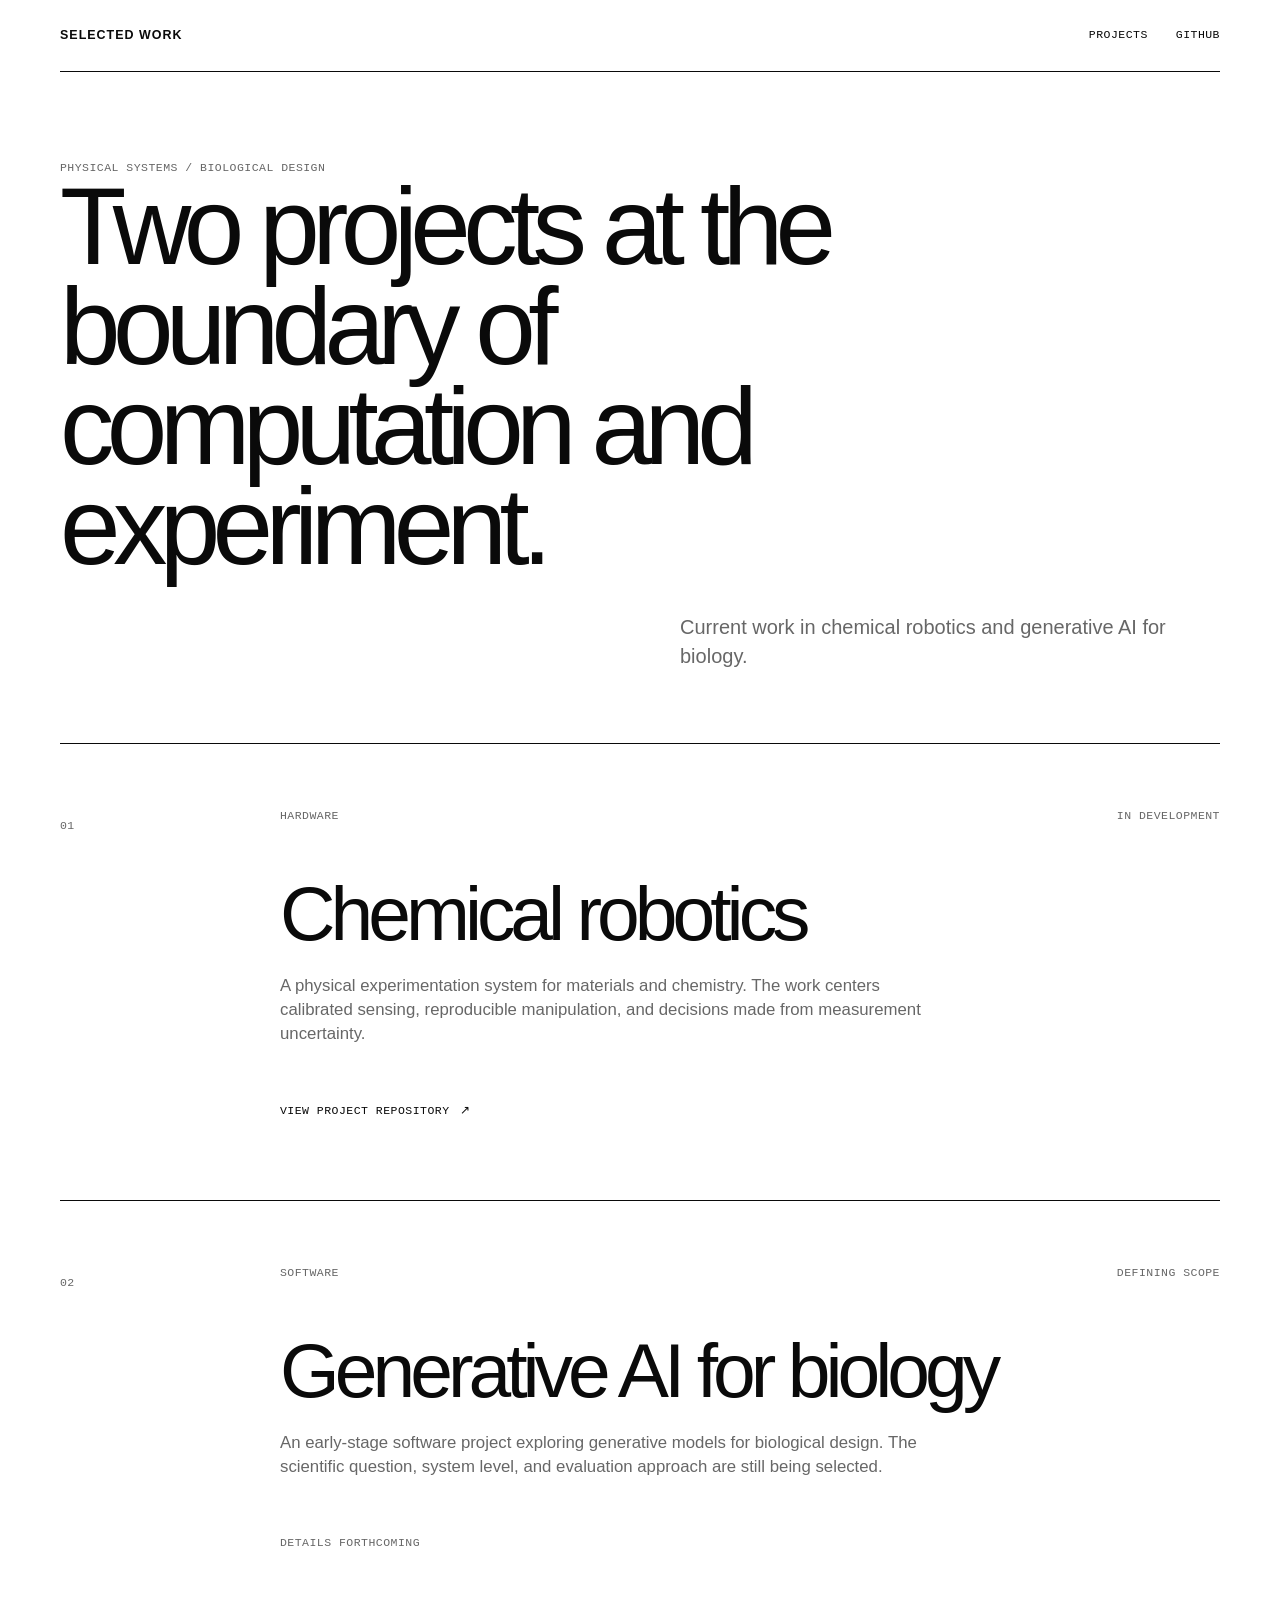
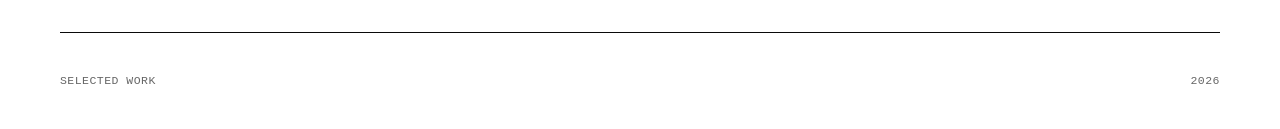
==== commit f4d2b881: "Simplify site around two projects" ====
--- a/index.html
+++ b/index.html
@@ -3,80 +3,59 @@
   <head>
     <meta charset="utf-8" />
     <meta name="viewport" content="width=device-width, initial-scale=1" />
-    <meta name="description" content="An open project exploring adaptive, uncertainty-aware materials characterization with low-cost instrumentation." />
-    <meta name="theme-color" content="#f3f0e8" />
-    <title>Physical AI Lab Notes — Adaptive Materials Characterization</title>
-    <link rel="preconnect" href="https://fonts.googleapis.com" />
-    <link rel="preconnect" href="https://fonts.gstatic.com" crossorigin />
-    <link href="https://fonts.googleapis.com/css2?family=DM+Mono:wght@300;400;500&family=Manrope:wght@400;500;600;700&display=swap" rel="stylesheet" />
+    <meta name="description" content="Selected work in chemical robotics and generative AI for biology." />
+    <meta name="theme-color" content="#ffffff" />
+    <title>Selected Work — Chemical Robotics &amp; Generative Biology</title>
     <link rel="stylesheet" href="styles.css" />
   </head>
   <body>
     <header class="site-header">
-      <a class="brand" href="#top" aria-label="Physical AI Lab Notes home"><span class="brand-mark" aria-hidden="true"></span><span>Physical AI Lab Notes</span></a>
-      <nav aria-label="Primary navigation"><a href="#project">Project</a><a href="#methods">Methods</a><a href="#work">Work</a><a href="plan.html">Plan</a></nav>
+      <a class="wordmark" href="#top">Selected Work</a>
+      <nav aria-label="Primary navigation">
+        <a href="#projects">Projects</a>
+        <a href="https://github.com/willsuan">GitHub</a>
+      </nav>
     </header>
 
     <main id="top">
       <section class="hero" aria-labelledby="hero-title">
-        <div class="eyebrow"><span>OPEN PROJECT</span><span>02 / DEFINITION</span></div>
-        <h1 id="hero-title">Measure less.<br />Learn more.</h1>
-        <p class="hero-copy">A low-cost physical-AI workcell for calibrated materials measurement, uncertainty-aware interpretation, and adaptive selection of what to measure next.</p>
-        <div class="hero-actions"><a class="button button-primary" href="#project">Read the charter</a><a class="button button-secondary" href="plan.html">Open the 12-week plan</a></div>
-        <div class="system-map" aria-label="Concept diagram showing the adaptive measurement loop">
-          <div class="map-node"><small>01</small><strong>Select</strong><span>Choose the next view</span></div><div class="map-arrow" aria-hidden="true">→</div>
-          <div class="map-node"><small>02</small><strong>Measure</strong><span>Capture data + metadata</span></div><div class="map-arrow" aria-hidden="true">→</div>
-          <div class="map-node"><small>03</small><strong>Validate</strong><span>Reject drift and bad data</span></div><div class="map-arrow" aria-hidden="true">→</div>
-          <div class="map-node map-node-accent"><small>04</small><strong>Update</strong><span>Reduce uncertainty</span></div>
-        </div>
+        <p class="kicker">Physical systems / biological design</p>
+        <h1 id="hero-title">Two projects at the boundary of computation and experiment.</h1>
+        <p class="intro">Current work in chemical robotics and generative AI for biology.</p>
       </section>
 
-      <section class="project-section" id="project" aria-labelledby="project-title">
-        <div class="section-label">Project charter</div>
-        <div class="section-content">
-          <h2 id="project-title">Adaptive microscopy is the first test case.</h2>
-          <p class="lead">The working question is whether a low-cost imaging rig can estimate surface-defect density to within 10% of an exhaustive scan while imaging at least 50% fewer fields of view. A robot is optional infrastructure; calibrated evidence is the core contribution.</p>
-          <dl class="charter-grid">
-            <div><dt>Instrument</dt><dd>Fixed optical camera, controlled lighting, calibrated XY positioning</dd></div>
-            <div><dt>Safe samples</dt><dd>Reference targets and nonhazardous polymer or coated coupons</dd></div>
-            <div><dt>Ground truth</dt><dd>Exhaustive raster scan, resolution target, and repeat measurements</dd></div>
-            <div><dt>Decision</dt><dd>Stop, rescan, recalibrate, or select the next informative region</dd></div>
-          </dl>
-          <div class="principles">
-            <article><span class="number">01</span><h3>Calibrate first</h3><p>Measure resolution, scale, illumination stability, repeatability, and drift before training a model.</p></article>
-            <article><span class="number">02</span><h3>Keep uncertainty</h3><p>Return confidence and failure flags with every result—not only a label or defect count.</p></article>
-            <article><span class="number">03</span><h3>Earn the robot</h3><p>Add motion only when it improves coverage, repeatability, throughput, or measurement quality.</p></article>
+      <section class="projects" id="projects" aria-label="Selected projects">
+        <article class="project">
+          <div class="project-number">01</div>
+          <div class="project-body">
+            <div class="project-meta">
+              <span>Hardware</span>
+              <span>In development</span>
+            </div>
+            <h2>Chemical robotics</h2>
+            <p>A physical experimentation system for materials and chemistry. The work centers calibrated sensing, reproducible manipulation, and decisions made from measurement uncertainty.</p>
+            <a class="project-link" href="https://github.com/willsuan/physical-ai-lab">View project repository <span aria-hidden="true">↗</span></a>
           </div>
-        </div>
-      </section>
+        </article>
 
-      <section class="work-section" id="methods" aria-labelledby="methods-title">
-        <div class="section-heading"><div><div class="section-label">Candidate modalities</div><h2 id="methods-title">One first. Two held in reserve.</h2></div><p>The first modality is a recommendation, not a purchase decision. Each option still needs sample access and calibration review.</p></div>
-        <div class="method-grid">
-          <article class="method-card method-card-selected"><div class="card-meta"><span>01 / OPTICAL</span><span class="status status-selected">RECOMMENDED</span></div><h3>Adaptive microscopy</h3><p>Map defects or texture across a surface, choosing new fields of view from uncertainty and spatial variation.</p><ul><li>Calibrate scale, resolution, distortion, illumination, and focus</li><li>Use safe reference targets and surface coupons</li><li>Ground truth with a complete raster scan</li></ul></article>
-          <article class="method-card"><div class="card-meta"><span>02 / SPECTRAL</span><span class="status">CANDIDATE</span></div><h3>Reflectance sensing</h3><p>Compare visible/NIR response across coatings, finishes, or known reference patches under fixed geometry.</p><ul><li>Calibrate dark signal, white reference, channel response, and drift</li><li>Requires stable illumination and reference standards</li><li>Useful as a second modality after imaging works</li></ul></article>
-          <article class="method-card"><div class="card-meta"><span>03 / ELECTRICAL</span><span class="status">CANDIDATE</span></div><h3>Impedance mapping</h3><p>Measure low-voltage frequency response of conductive films, devices, or known RC standards.</p><ul><li>Calibrate open, short, and reference loads</li><li>Requires repeatable contacts and approved samples</li><li>Strong fit only if lab access provides a real question</li></ul></article>
-        </div>
-      </section>
-
-      <section class="work-section" id="work" aria-labelledby="work-title">
-        <div class="section-heading"><div><div class="section-label">Technical case study</div><h2 id="work-title">Publish the whole evidence chain.</h2></div><p>Results remain placeholders until the corresponding measurements or artifacts actually exist.</p></div>
-        <div class="project-grid project-grid-six">
-          <article class="project-card"><div class="card-meta"><span>01</span><span class="status">DEFINED</span></div><div><h3>Overview</h3><p>Question, scope, safety boundary, and the reason adaptive measurement matters.</p></div><a class="card-link" href="plan.html#charter">Read charter <span>↗</span></a></article>
-          <article class="project-card"><div class="card-meta"><span>02</span><span class="status">PLANNED</span></div><div><h3>Methods</h3><p>Instrument geometry, calibration, acquisition, quality control, and inference.</p></div><a class="card-link" href="plan.html#modalities">Compare methods <span>↗</span></a></article>
-          <article class="project-card"><div class="card-meta"><span>03</span><span class="status">PENDING</span></div><div><h3>Data</h3><p>Raw measurements, metadata schema, calibration versions, and failure flags.</p></div><span class="card-link" aria-label="Data coming later">No dataset yet <span>—</span></span></article>
-          <article class="project-card"><div class="card-meta"><span>04</span><span class="status">PENDING</span></div><div><h3>Results</h3><p>Fixed-versus-adaptive comparisons, uncertainty, repeatability, and ablations.</p></div><span class="card-link" aria-label="Results coming later">No results yet <span>—</span></span></article>
-          <article class="project-card project-card-dark"><div class="card-meta"><span>05</span><span class="status status-light">OPEN LOG</span></div><div><h3>Failures</h3><p>Calibration misses, bad data, negative results, and design changes—kept visible.</p></div><span class="card-link" aria-label="Failure log coming later">First build pending <span>—</span></span></article>
-          <article class="project-card"><div class="card-meta"><span>06</span><span class="status">LIVE</span></div><div><h3>Code & demos</h3><p>Source, experiment definitions, analysis tools, and verified demonstrations.</p></div><a class="card-link" href="https://github.com/willsuan/physical-ai-lab">Open repository <span>↗</span></a></article>
-        </div>
-      </section>
-
-      <section class="status-section" id="status" aria-labelledby="status-title">
-        <div><div class="section-label">Current status</div><h2 id="status-title">Defined, not built.</h2></div>
-        <div class="status-copy"><p>The charter, candidate methods, budget envelopes, and evaluation plan are public. No hardware purchase, lab-data access, external publication, or completed prototype is implied.</p><div class="status-row"><span class="pulse" aria-hidden="true"></span><span>Phase 0 · Definition and review</span></div></div>
+        <article class="project">
+          <div class="project-number">02</div>
+          <div class="project-body">
+            <div class="project-meta">
+              <span>Software</span>
+              <span>Defining scope</span>
+            </div>
+            <h2>Generative AI for biology</h2>
+            <p>An early-stage software project exploring generative models for biological design. The scientific question, system level, and evaluation approach are still being selected.</p>
+            <span class="project-link project-link-muted">Details forthcoming</span>
+          </div>
+        </article>
       </section>
     </main>
-    <footer><span>Physical AI Lab Notes</span><span>Built in the open · <span id="year">2026</span></span></footer>
-    <script>document.getElementById("year").textContent = new Date().getFullYear();</script>
+
+    <footer>
+      <span>Selected Work</span>
+      <span>2026</span>
+    </footer>
   </body>
 </html>
--- a/styles.css
+++ b/styles.css
@@ -1,16 +1,13 @@
 :root {
-  --paper: #f3f0e8;
-  --ink: #17231e;
-  --muted: #5f6964;
-  --line: rgba(23, 35, 30, 0.18);
-  --lime: #c9f45a;
-  --white: #fbfaf6;
-  --sans: "Manrope", system-ui, -apple-system, BlinkMacSystemFont, "Segoe UI", sans-serif;
-  --mono: "DM Mono", ui-monospace, SFMono-Regular, Menlo, monospace;
+  --paper: #ffffff;
+  --ink: #0a0a0a;
+  --muted: #676767;
+  --line: #d9d9d9;
+  --sans: Arial, Helvetica, sans-serif;
+  --mono: "SFMono-Regular", Consolas, "Liberation Mono", monospace;
 }
 
 * { box-sizing: border-box; }
-
 html { scroll-behavior: smooth; }
 
 body {
@@ -18,305 +15,159 @@
   background: var(--paper);
   color: var(--ink);
   font-family: var(--sans);
-  line-height: 1.5;
+  line-height: 1.45;
 }
 
 a { color: inherit; }
 
+:focus-visible {
+  outline: 2px solid var(--ink);
+  outline-offset: 4px;
+}
+
 .site-header,
 main,
 footer {
-  width: min(1240px, calc(100% - 48px));
+  width: min(1160px, calc(100% - 48px));
   margin-inline: auto;
 }
 
 .site-header {
-  min-height: 84px;
+  min-height: 72px;
   display: flex;
   align-items: center;
   justify-content: space-between;
-  border-bottom: 1px solid var(--line);
+  border-bottom: 1px solid var(--ink);
 }
 
-.brand {
-  display: inline-flex;
-  align-items: center;
-  gap: 12px;
+.wordmark {
+  font-size: 0.78rem;
   font-weight: 700;
+  letter-spacing: 0.08em;
   text-decoration: none;
-  letter-spacing: -0.02em;
-}
-
-.brand-mark {
-  width: 19px;
-  height: 19px;
-  border: 2px solid var(--ink);
-  border-radius: 50%;
-  position: relative;
-}
-
-.brand-mark::after {
-  content: "";
-  position: absolute;
-  width: 6px;
-  height: 6px;
-  background: var(--lime);
-  border: 1px solid var(--ink);
-  border-radius: 50%;
-  top: -5px;
-  right: -3px;
-}
-
-nav { display: flex; gap: 30px; }
-nav a {
-  font-family: var(--mono);
-  font-size: 0.75rem;
-  text-transform: uppercase;
-  text-underline-offset: 5px;
-  text-decoration-thickness: 1px;
-}
-
-.hero { padding: 78px 0 62px; }
-.eyebrow,
-.card-meta,
-.section-label {
-  font-family: var(--mono);
-  font-size: 0.72rem;
-  letter-spacing: 0.08em;
   text-transform: uppercase;
 }
 
-.eyebrow {
-  display: flex;
-  justify-content: space-between;
-  padding-bottom: 18px;
-}
+nav { display: flex; gap: 28px; }
 
-h1 {
-  max-width: 1060px;
-  margin: 0;
-  font-size: clamp(3.8rem, 9vw, 8.4rem);
-  line-height: 0.92;
-  letter-spacing: -0.075em;
-  font-weight: 500;
-}
-
-.hero-copy {
-  max-width: 620px;
-  margin: 34px 0 0 auto;
-  font-size: clamp(1.1rem, 2vw, 1.45rem);
-  color: var(--muted);
-  letter-spacing: -0.02em;
-}
-
-.hero-actions {
-  display: flex;
-  justify-content: flex-end;
-  flex-wrap: wrap;
-  gap: 12px;
-  margin-top: 28px;
-}
-
-.button {
-  padding: 13px 18px;
-  border: 1px solid var(--ink);
-  border-radius: 999px;
-  font-family: var(--mono);
-  font-size: 0.76rem;
-  text-decoration: none;
-  text-transform: uppercase;
-  transition: transform 160ms ease, background 160ms ease;
-}
-.button:hover { transform: translateY(-2px); }
-.button-primary { background: var(--ink); color: var(--white); }
-.button-secondary { background: transparent; }
-
-.system-map {
-  display: grid;
-  grid-template-columns: 1fr auto 1fr auto 1fr auto 1fr;
-  align-items: center;
-  gap: 16px;
-  margin-top: 76px;
-  padding: 24px;
-  background: var(--white);
-  border: 1px solid var(--line);
-}
-.map-node { min-height: 118px; padding: 16px; border: 1px solid var(--line); display: flex; flex-direction: column; }
-.map-node small { font-family: var(--mono); color: var(--muted); }
-.map-node strong { margin-top: auto; font-size: 1.1rem; }
-.map-node span { color: var(--muted); font-size: 0.82rem; }
-.map-node-accent { background: var(--lime); border-color: var(--ink); }
-.map-node-accent span, .map-node-accent small { color: var(--ink); }
-.map-arrow { font-family: var(--mono); }
-
-.project-section,
-.status-section {
-  display: grid;
-  grid-template-columns: 1fr 3fr;
-  gap: 48px;
-  padding: 110px 0;
-  border-top: 1px solid var(--line);
-}
-
-.section-label { color: var(--muted); }
-h2 {
-  margin: 0;
-  max-width: 820px;
-  font-size: clamp(2.25rem, 5vw, 4.7rem);
-  line-height: 1;
-  letter-spacing: -0.055em;
-  font-weight: 500;
-}
-.lead { max-width: 780px; font-size: 1.2rem; color: var(--muted); margin: 30px 0 0; }
-
-.principles {
-  display: grid;
-  grid-template-columns: repeat(3, 1fr);
-  gap: 20px;
-  margin-top: 72px;
-}
-.principles article { padding-top: 16px; border-top: 2px solid var(--ink); }
-.number { font-family: var(--mono); font-size: 0.72rem; color: var(--muted); }
-.principles h3 { margin: 32px 0 10px; font-size: 1.1rem; }
-.principles p { margin: 0; color: var(--muted); font-size: 0.9rem; }
-
-.charter-grid {
-  display: grid;
-  grid-template-columns: repeat(2, 1fr);
-  gap: 1px;
-  margin: 56px 0 0;
-  background: var(--line);
-  border: 1px solid var(--line);
-}
-.charter-grid div { padding: 24px; background: var(--white); }
-.charter-grid dt { font-family: var(--mono); font-size: 0.7rem; color: var(--muted); text-transform: uppercase; letter-spacing: 0.08em; }
-.charter-grid dd { margin: 12px 0 0; font-weight: 600; letter-spacing: -0.02em; }
-
-.work-section { padding: 110px 0; border-top: 1px solid var(--line); }
-.section-heading { display: flex; align-items: end; justify-content: space-between; gap: 40px; }
-.section-heading h2 { margin-top: 18px; }
-.section-heading > p { max-width: 380px; margin: 0 0 6px; color: var(--muted); }
-
-.project-grid { display: grid; grid-template-columns: repeat(3, 1fr); gap: 14px; margin-top: 56px; }
-.project-grid-six .project-card { min-height: 340px; }
-.project-card {
-  min-height: 420px;
-  padding: 24px;
-  border: 1px solid var(--line);
-  background: var(--white);
-  display: flex;
-  flex-direction: column;
-  justify-content: space-between;
-}
-.project-card-dark { background: var(--ink); color: var(--white); }
-.card-meta { display: flex; justify-content: space-between; gap: 12px; }
-.status { color: var(--muted); }
-.status-light { color: #b5bcb7; }
-.project-card h3 { margin: 0 0 14px; font-size: 2rem; letter-spacing: -0.04em; }
-.project-card p { margin: 0; color: var(--muted); }
-.project-card-dark p { color: #bec5c0; }
-.card-link { display: flex; justify-content: space-between; padding-top: 16px; border-top: 1px solid currentColor; font-family: var(--mono); font-size: 0.75rem; text-transform: uppercase; }
-
-.method-grid { display: grid; grid-template-columns: repeat(3, 1fr); gap: 14px; margin-top: 56px; }
-.method-card { padding: 26px; border: 1px solid var(--line); background: var(--white); }
-.method-card-selected { border: 2px solid var(--ink); box-shadow: inset 0 5px 0 var(--lime); }
-.method-card h3 { margin: 56px 0 12px; font-size: 1.75rem; letter-spacing: -0.04em; }
-.method-card > p { color: var(--muted); min-height: 96px; }
-.method-card ul { margin: 28px 0 0; padding: 20px 0 0 18px; border-top: 1px solid var(--line); color: var(--muted); font-size: 0.86rem; }
-.method-card li + li { margin-top: 9px; }
-.status-selected { color: var(--ink); background: var(--lime); padding: 2px 6px; }
-
-.plan-hero { padding: 78px 0 92px; }
-.plan-section { display: grid; grid-template-columns: 1fr 3fr; gap: 48px; padding: 100px 0; border-top: 1px solid var(--line); scroll-margin-top: 24px; }
-.plan-content { min-width: 0; }
-.plan-content h2 { margin-bottom: 30px; }
-.fact-grid { display: grid; grid-template-columns: repeat(2, 1fr); gap: 1px; background: var(--line); border: 1px solid var(--line); margin-top: 52px; }
-.fact-grid div { min-height: 150px; padding: 24px; background: var(--white); display: flex; flex-direction: column; justify-content: space-between; }
-.fact-grid span, .budget-head span, .timeline article > span { font-family: var(--mono); color: var(--muted); font-size: 0.7rem; text-transform: uppercase; letter-spacing: 0.08em; }
-.fact-grid strong { max-width: 440px; font-size: 1.05rem; }
-.criteria { margin-top: 42px; padding: 28px; background: var(--ink); color: var(--white); }
-.criteria h3 { margin: 0 0 18px; font-size: 1.2rem; }
-.criteria ul { margin: 0; padding-left: 18px; color: #c6cdc8; }
-.criteria li + li { margin-top: 8px; }
-
-.table-wrap { width: 100%; max-width: 100%; overflow-x: auto; margin-top: 42px; }
-table { width: 100%; min-width: 860px; border-collapse: collapse; background: var(--white); }
-th, td { padding: 18px; border: 1px solid var(--line); text-align: left; vertical-align: top; }
-th { font-family: var(--mono); font-size: 0.68rem; text-transform: uppercase; letter-spacing: 0.08em; }
-td { color: var(--muted); font-size: 0.88rem; }
-td strong { color: var(--ink); }
-.pill { display: inline-block; padding: 3px 8px; background: var(--lime); color: var(--ink); font-family: var(--mono); font-size: 0.7rem; text-transform: uppercase; white-space: nowrap; }
-.note { margin-top: 24px; padding-left: 18px; border-left: 3px solid var(--lime); color: var(--muted); }
-
-.budget-grid { display: grid; grid-template-columns: repeat(3, 1fr); gap: 14px; margin-top: 48px; align-items: start; }
-.budget-card { background: var(--white); border: 1px solid var(--line); padding: 24px; }
-.budget-card-featured { border: 2px solid var(--ink); }
-.budget-head { display: flex; justify-content: space-between; gap: 16px; align-items: start; padding-bottom: 22px; border-bottom: 1px solid var(--line); }
-.budget-head h3 { margin: 6px 0 0; font-size: 1.3rem; }
-.budget-head > strong { font-size: 1.55rem; letter-spacing: -0.04em; }
-.budget-card ul { list-style: none; margin: 18px 0 0; padding: 0; }
-.budget-card li { display: flex; justify-content: space-between; gap: 12px; padding: 9px 0; color: var(--muted); font-size: 0.82rem; border-bottom: 1px solid var(--line); }
-.budget-card li b { color: var(--ink); font-family: var(--mono); font-weight: 500; }
-
-.timeline { display: grid; grid-template-columns: repeat(2, 1fr); gap: 14px; margin-top: 48px; }
-.timeline article { min-height: 270px; padding: 24px; background: var(--white); border: 1px solid var(--line); display: flex; flex-direction: column; }
-.timeline h3 { margin: 42px 0 10px; font-size: 1.35rem; }
-.timeline p { margin: 0; color: var(--muted); font-size: 0.9rem; }
-.timeline strong { margin-top: auto; padding-top: 18px; border-top: 1px solid var(--line); font-family: var(--mono); font-size: 0.72rem; font-weight: 500; text-transform: uppercase; }
-
-.source-list { list-style: none; margin: 46px 0 0; padding: 0; border-top: 1px solid var(--line); }
-.source-list li { display: grid; grid-template-columns: 1fr 1.3fr; gap: 24px; padding: 18px 0; border-bottom: 1px solid var(--line); }
-.source-list a { font-weight: 600; text-underline-offset: 4px; }
-.source-list span { color: var(--muted); font-size: 0.88rem; }
-
-.status-section { align-items: start; }
-.status-section h2 { margin-top: 18px; }
-.status-copy { max-width: 660px; }
-.status-copy > p { margin: 0; font-size: 1.2rem; color: var(--muted); }
-.status-row { display: flex; align-items: center; gap: 12px; margin-top: 30px; font-family: var(--mono); font-size: 0.8rem; text-transform: uppercase; }
-.pulse { width: 10px; height: 10px; border-radius: 50%; background: #71a51f; box-shadow: 0 0 0 5px rgba(113, 165, 31, 0.15); }
-
+nav a,
+.kicker,
+.project-number,
+.project-meta,
+.project-link,
 footer {
-  min-height: 100px;
-  border-top: 1px solid var(--line);
-  display: flex;
-  justify-content: space-between;
-  align-items: center;
   font-family: var(--mono);
   font-size: 0.72rem;
+  letter-spacing: 0.04em;
   text-transform: uppercase;
 }
 
-:focus-visible { outline: 3px solid #6a970f; outline-offset: 4px; }
+nav a { text-decoration: none; }
 
-@media (max-width: 800px) {
-  .site-header, main, footer { width: min(100% - 28px, 1240px); }
-  .site-header { min-height: 72px; }
-  nav { gap: 15px; }
-  nav a { font-size: 0.65rem; }
-  .brand span:last-child { display: none; }
-  .hero { padding-top: 48px; }
-  h1 { font-size: clamp(3.2rem, 16vw, 5.5rem); }
-  .hero-copy { margin-left: 0; }
-  .hero-actions { justify-content: flex-start; }
-  .system-map { grid-template-columns: 1fr; }
-  .map-arrow { transform: rotate(90deg); justify-self: center; }
-  .project-section, .status-section { grid-template-columns: 1fr; padding: 76px 0; }
-  .principles, .project-grid { grid-template-columns: 1fr; }
-  .charter-grid, .method-grid, .fact-grid, .budget-grid, .timeline { grid-template-columns: 1fr; }
-  .principles { margin-top: 48px; }
-  .project-card { min-height: 330px; }
-  .section-heading { align-items: start; flex-direction: column; }
-  .plan-section { grid-template-columns: 1fr; padding: 76px 0; }
-  .source-list li { grid-template-columns: 1fr; gap: 8px; }
+nav a:hover,
+.project-link:hover {
+  text-decoration: underline;
+  text-underline-offset: 5px;
 }
 
-@media (max-width: 540px) {
-  nav a:nth-child(2), nav a:nth-child(3) { display: none; }
-  .plan-hero h1 { font-size: clamp(3rem, 16vw, 5rem); }
+.hero {
+  min-height: 68vh;
+  padding: 88px 0 72px;
+  display: flex;
+  flex-direction: column;
+}
+
+.kicker { margin: 0; color: var(--muted); }
+
+h1 {
+  max-width: 980px;
+  margin: auto 0 0;
+  font-size: clamp(3.2rem, 8.5vw, 7.8rem);
+  font-weight: 500;
+  letter-spacing: -0.07em;
+  line-height: 0.92;
+}
+
+.intro {
+  max-width: 540px;
+  margin: 36px 0 0 auto;
+  color: var(--muted);
+  font-size: clamp(1rem, 1.6vw, 1.25rem);
+}
+
+.projects { border-top: 1px solid var(--ink); }
+
+.project {
+  display: grid;
+  grid-template-columns: minmax(72px, 1fr) 5fr;
+  gap: 32px;
+  padding: 64px 0 80px;
+  border-bottom: 1px solid var(--ink);
+}
+
+.project-number { padding-top: 10px; color: var(--muted); }
+.project-body { min-width: 0; }
+
+.project-meta {
+  display: flex;
+  justify-content: space-between;
+  gap: 24px;
+  color: var(--muted);
+}
+
+h2 {
+  margin: 52px 0 24px;
+  font-size: clamp(2.5rem, 6vw, 5.8rem);
+  font-weight: 500;
+  letter-spacing: -0.065em;
+  line-height: 0.95;
+}
+
+.project-body > p {
+  max-width: 650px;
+  margin: 0;
+  color: var(--muted);
+  font-size: 1.05rem;
+}
+
+.project-link {
+  display: inline-flex;
+  gap: 10px;
+  margin-top: 56px;
+  text-decoration: none;
+}
+
+.project-link-muted { color: var(--muted); }
+
+footer {
+  min-height: 96px;
+  display: flex;
+  align-items: center;
+  justify-content: space-between;
+  color: var(--muted);
+}
+
+@media (max-width: 700px) {
+  .site-header,
+  main,
+  footer { width: min(100% - 28px, 1160px); }
+  .site-header { min-height: 64px; }
+  nav { gap: 16px; }
+  .hero { min-height: 72vh; padding: 56px 0 48px; }
+  h1 { font-size: clamp(3rem, 15vw, 5rem); }
+  .intro { margin-left: 0; }
+
+  .project {
+    grid-template-columns: 1fr;
+    gap: 18px;
+    padding: 40px 0 56px;
+  }
+
+  .project-number { padding: 0; }
+  h2 { margin-top: 40px; }
+  .project-link { margin-top: 40px; }
 }
 
 @media (prefers-reduced-motion: reduce) {
   html { scroll-behavior: auto; }
-  *, *::before, *::after { transition-duration: 0.01ms !important; }
 }
